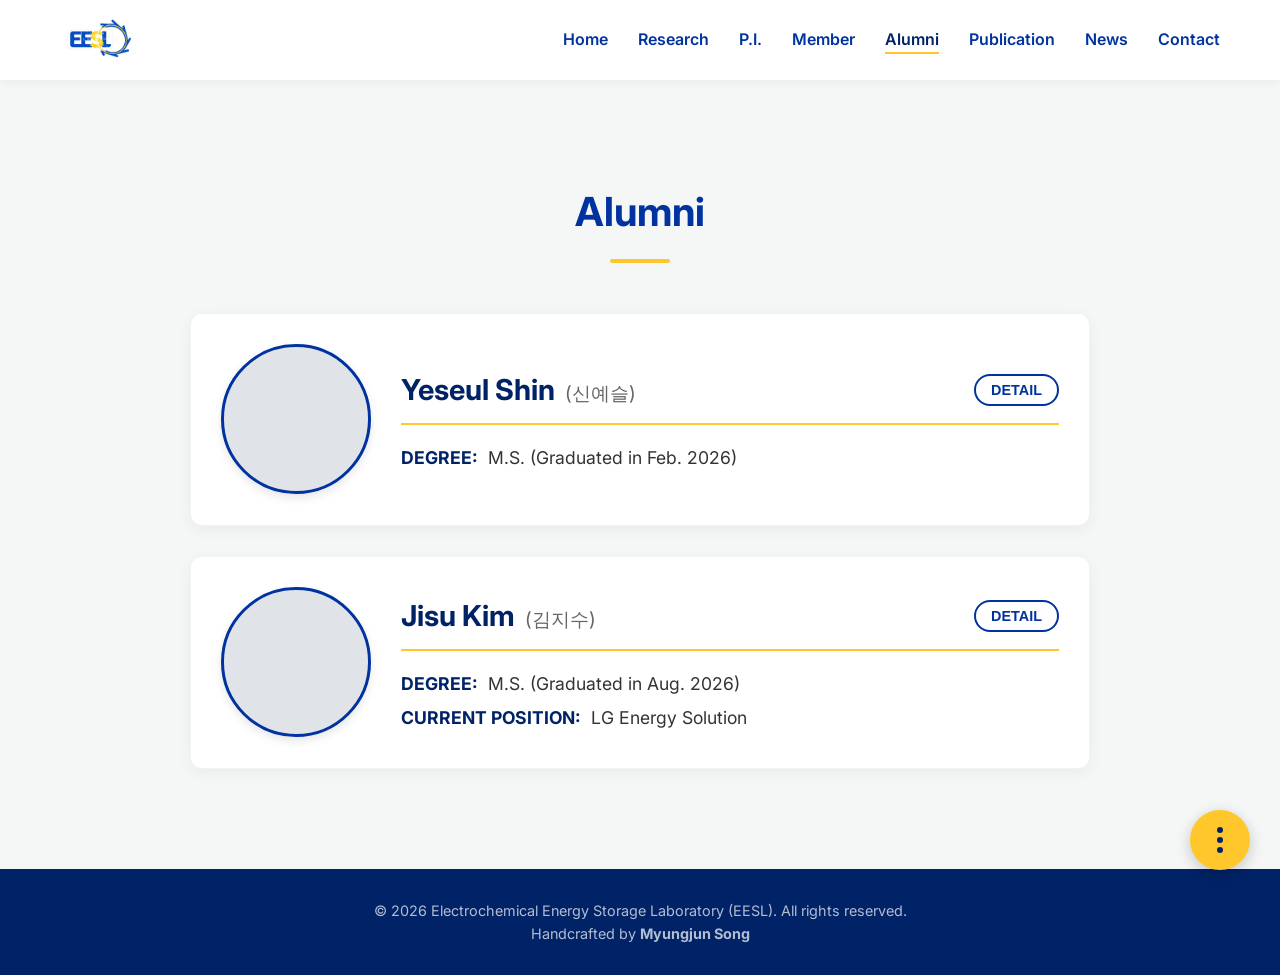
==== alumni.html @ 63a6bd4a "first commit" ====
<!DOCTYPE html>
<html lang="en">
<head>
    <meta charset="UTF-8">
    <meta name="viewport" content="width=device-width, initial-scale=1.0">
    <title>Alumni - EESL</title>
    <link href="https://fonts.googleapis.com/css2?family=Inter:wght@300;400;600;700&display=swap" rel="stylesheet">
    <link rel="stylesheet" href="style.css">
</head>
<body>
    <header class="header">
    <div class="container header-content">
        <a href="index.html" class="logo">
            <img src="./images/EESL logo.png" alt="EESL Logo">
        </a>
        <nav class="nav">
            <ul class="nav-list">
                <li><a href="index.html" class="nav-link">Home</a></li>
                <li><a href="research.html" class="nav-link">Research</a></li>
                <li><a href="pi.html" class="nav-link">P.I.</a></li>
                <li><a href="member.html" class="nav-link">Member</a></li>
                <li><a href="alumni.html" class="nav-link active">Alumni</a></li>
                <li><a href="publication.html" class="nav-link">Publication</a></li>
                <li><a href="news.html" class="nav-link">News</a></li>
                <li><a href="contact.html" class="nav-link">Contact</a></li>
            </ul>
        </nav>
        <button class="mobile-menu-btn" aria-label="Toggle Menu">
            <span></span>
            <span></span>
            <span></span>
        </button>
    </div>
</header>

    <main class="page-content">
        <section class="section bg-light">
            <div class="container">
                <h2 class="section-title">Alumni</h2>
                
                <div class="members-list">
                    <!-- Alumni Card 1 -->
                    <div class="member-card">
                        <div class="member-card-main">
                            <div class="member-image" style="background-color: #e0e4e8;">
                                <img src="./alumni/placeholder.jpg" alt="Yeseul Shin Profile" onerror="this.style.display='none';">
                            </div>
                            <div class="member-info">
                                <div class="member-header">
                                    <div class="member-name">
                                        <span class="name-eng">Yeseul Shin</span>
                                        <span class="name-kor">(신예슬)</span>
                                    </div>
                                    <button class="btn-detail toggle-detail-btn">DETAIL</button>
                                </div>
                                <div class="member-contact">
                                    <p><strong>DEGREE:</strong> M.S. (Graduated in Feb. 2026)</p>
                                </div>
                            </div>
                        </div>
                        <!-- Toggle Details Section -->
                        <div class="member-detail-section research-field-toggle">
                            <h4 class="detail-title">MASTER'S THESIS & RESEARCH FIELD</h4>
                            <p class="detail-content">
                                [Placeholder] Investigation of novel electrolyte additives for high-voltage stability in next-generation lithium-ion batteries. Analysis of degradation mechanisms and solid electrolyte interphase (SEI) formation.
                            </p>
                        </div>
                    </div>

                    <!-- Alumni Card 2 -->
                    <div class="member-card">
                        <div class="member-card-main">
                            <div class="member-image" style="background-color: #e0e4e8;">
                                <img src="./alumni/placeholder.jpg" alt="Jisu Kim Profile" onerror="this.style.display='none';">
                            </div>
                            <div class="member-info">
                                <div class="member-header">
                                    <div class="member-name">
                                        <span class="name-eng">Jisu Kim</span>
                                        <span class="name-kor">(김지수)</span>
                                    </div>
                                    <button class="btn-detail toggle-detail-btn">DETAIL</button>
                                </div>
                                <div class="member-contact">
                                    <p><strong>DEGREE:</strong> M.S. (Graduated in Aug. 2026)</p>
                                    <p><strong>CURRENT POSITION:</strong> LG Energy Solution</p>
                                </div>
                            </div>
                        </div>
                        <!-- Toggle Details Section -->
                        <div class="member-detail-section research-field-toggle">
                            <h4 class="detail-title">MASTER'S THESIS & RESEARCH FIELD</h4>
                            <p class="detail-content">
                                [Placeholder] Structural engineering of nickel-rich layered cathode materials for advanced energy storage. Evaluating electrochemical performance, thermal stability, and capacity retention under extreme conditions.
                            </p>
                        </div>
                    </div>
                </div>
                
            </div>
        </section>
    </main>

    <footer class="footer">
        <div class="container">
            <p>&copy; 2026 Electrochemical Energy Storage Laboratory (EESL). All rights reserved.</p>
	<p>Handcrafted by <strong>Myungjun Song</strong></p>
        </div>
    </footer>

    <!-- Floating Quick Menu -->
    <div class="floating-quick-menu">
        <button class="quick-menu-toggle" aria-label="Toggle Quick Menu">
            <span class="dot"></span>
            <span class="dot"></span>
            <span class="dot"></span>
        </button>
        <div class="quick-menu-content">
            <a href="index.html#home" class="quick-link">Home</a>
            <a href="index.html#research" class="quick-link">Research Area</a>
            <a href="index.html#publications" class="quick-link">Selected Publications</a>
            <a href="index.html#contact" class="quick-link">Contact Us</a>
        </div>
    </div>

    <script src="script.js"></script>
</body>
</html>
---- style.css ----
:root {
    --primary-color: #0033A0; /* Deep Blue */
    --primary-dark: #002266;
    --accent-color: #FFC72C; /* Yellow */
    --accent-hover: #FFD659;
    --bg-color: #ffffff;
    --bg-light: #f4f7f6;
    --text-main: #333333;
    --text-muted: #666666;
    --white: #ffffff;
    --transition: all 0.3s ease;
}

* {
    margin: 0;
    padding: 0;
    box-sizing: border-box;
}

html {
    scroll-behavior: smooth;
    scroll-padding-top: 80px; /* offset for fixed header */
}

body {
    font-family: 'Inter', sans-serif;
    color: var(--text-main);
    line-height: 1.6;
    background-color: var(--bg-color);
}

a {
    text-decoration: none;
    color: inherit;
}

ul {
    list-style: none;
}

.container {
    max-width: 1200px;
    margin: 0 auto;
    padding: 0 20px;
}

/* Header & Nav */
.header {
    position: fixed;
    top: 0;
    left: 0;
    width: 100%;
    background-color: rgba(255, 255, 255, 0.95);
    backdrop-filter: blur(10px);
    box-shadow: 0 2px 10px rgba(0,0,0,0.05);
    z-index: 1000;
    transition: var(--transition);
}

.header-content {
    display: flex;
    justify-content: space-between;
    align-items: center;
    height: 80px;
}

.logo img {
    height: 50px;
    width: auto;
    object-fit: contain;
    display: block;
}

.nav-list {
    display: flex;
    gap: 30px;
}

.nav-link {
    font-weight: 600;
    color: var(--primary-color);
    position: relative;
    padding: 5px 0;
    transition: var(--transition);
}

.nav-link::after {
    content: '';
    position: absolute;
    bottom: 0;
    left: 0;
    width: 0;
    height: 2px;
    background-color: var(--accent-color);
    transition: var(--transition);
}

.nav-link:hover::after,
.nav-link.active::after {
    width: 100%;
}

.nav-link:hover,
.nav-link.active {
    color: var(--primary-dark);
}

/* Page Content for Multi-page */
.page-content {
    padding-top: 80px;
    min-height: calc(100vh - 80px);
    display: flex;
    flex-direction: column;
}

.page-content > .section {
    flex: 1;
    display: flex;
    flex-direction: column;
    justify-content: center;
}

/* Hero Section */
.hero {
    min-height: 100vh;
    display: flex;
    align-items: center;
    position: relative;
    background: linear-gradient(135deg, var(--primary-dark) 0%, var(--primary-color) 100%);
    color: var(--white);
    padding-top: 80px;
}

.hero-bg {
    position: absolute;
    top: 0;
    left: 0;
    width: 100%;
    height: 100%;
    background-image: radial-gradient(circle at 20% 50%, rgba(255, 199, 44, 0.1) 0%, transparent 50%),
                      radial-gradient(circle at 80% 80%, rgba(255, 199, 44, 0.05) 0%, transparent 50%);
    z-index: 1;
}

.hero-content-grid {
    position: relative;
    z-index: 2;
    display: grid;
    grid-template-columns: 1fr 1fr;
    gap: 40px;
    align-items: center;
    width: 100%;
}

.hero-text {
    text-align: left;
}

.hero-title {
    font-size: 3.5rem;
    font-weight: 700;
    margin-bottom: 20px;
    line-height: 1.2;
}

.hero-subtitle {
    font-size: 1.25rem;
    font-weight: 300;
    color: rgba(255,255,255,0.9);
}

.hero-image {
    display: flex;
    justify-content: center;
    align-items: center;
}

.hero-placeholder-img {
    max-width: 100%;
    height: auto;
    border-radius: 12px;
    box-shadow: 0 20px 40px rgba(0,0,0,0.2);
    min-height: 300px;
    background-color: rgba(255,255,255,0.1);
    border: 2px dashed rgba(255,255,255,0.3);
    object-fit: cover;
}

/* Buttons */
.btn {
    display: inline-block;
    padding: 12px 30px;
    border-radius: 30px;
    font-weight: 600;
    cursor: pointer;
    transition: var(--transition);
    border: 2px solid transparent;
}

.btn-primary {
    background-color: var(--accent-color);
    color: var(--primary-dark);
}

.btn-primary:hover {
    background-color: var(--accent-hover);
    transform: translateY(-2px);
    box-shadow: 0 4px 15px rgba(255, 199, 44, 0.4);
}

.btn-outline {
    background-color: transparent;
    border-color: var(--primary-color);
    color: var(--primary-color);
}

.btn-outline:hover {
    background-color: var(--primary-color);
    color: var(--white);
}

/* Sections */
.section {
    padding: 100px 0;
}

/* P.I. Profile Section */
.profile-grid {
    display: grid;
    grid-template-columns: 1fr 2fr;
    gap: 50px;
    align-items: center;
}

.profile-image img {
    width: 100%;
    box-shadow: 0 10px 30px rgba(0,0,0,0.1);
}

.profile-info {
    text-align: left;
}

.pi-name {
    font-size: 3rem;
    font-weight: 700;
    color: var(--primary-color);
    margin-bottom: 10px;
}

.pi-title {
    font-size: 1.5rem;
    color: var(--accent-color);
    font-weight: 600;
    margin-bottom: 20px;
}

.pi-affiliation {
    font-size: 1.2rem;
    color: var(--text-main);
    line-height: 1.6;
}

/* History Section */
.history-grid {
    display: grid;
    grid-template-columns: 1fr 1fr;
    gap: 60px;
}

.history-title {
    font-size: 1.8rem;
    color: var(--primary-dark);
    margin-bottom: 30px;
    border-bottom: 2px solid var(--accent-color);
    padding-bottom: 10px;
    display: inline-block;
}

.mt-4 {
    margin-top: 40px;
}

/* Timeline Style */
.timeline {
    list-style: none;
    padding: 0;
    margin: 0;
}

.timeline li {
    position: relative;
    padding-left: 30px;
    margin-bottom: 30px;
    border-left: 2px solid rgba(0, 51, 160, 0.2);
}

.timeline li::before {
    content: '';
    position: absolute;
    left: -7px;
    top: 5px;
    width: 12px;
    height: 12px;
    border-radius: 50%;
    background-color: var(--accent-color);
    border: 2px solid var(--primary-color);
}

.timeline-date {
    display: block;
    font-weight: 700;
    color: var(--primary-color);
    margin-bottom: 5px;
    font-size: 1.1rem;
}

.timeline-content {
    color: var(--text-main);
    line-height: 1.6;
    font-size: 1.05rem;
}

/* Member Card Styles */
.members-list {
    display: flex;
    flex-direction: column;
    gap: 30px;
    max-width: 900px;
    margin: 0 auto;
}

.member-card {
    background: var(--white);
    border-radius: 12px;
    box-shadow: 0 4px 15px rgba(0,0,0,0.05);
    overflow: hidden;
    transition: var(--transition);
    border: 1px solid rgba(0,0,0,0.05);
}

.member-card:hover {
    box-shadow: 0 10px 30px rgba(0,0,0,0.1);
}

.member-card-main {
    display: flex;
    padding: 30px;
    gap: 30px;
    align-items: center;
}

.member-image {
    flex-shrink: 0;
    width: 150px;
    height: 150px;
    border-radius: 50%;
    overflow: hidden;
    border: 3px solid var(--primary-color);
    box-shadow: 0 4px 10px rgba(0,0,0,0.1);
}

.member-image img {
    width: 100%;
    height: 100%;
    object-fit: cover;
}

.member-info {
    flex-grow: 1;
    display: flex;
    flex-direction: column;
    justify-content: center;
}

.member-header {
    display: flex;
    justify-content: space-between;
    align-items: center;
    margin-bottom: 20px;
    border-bottom: 2px solid var(--accent-color);
    padding-bottom: 10px;
}

.member-name {
    display: flex;
    align-items: baseline;
    gap: 10px;
}

.name-eng {
    font-size: 1.8rem;
    font-weight: 700;
    color: var(--primary-dark);
}

.name-kor {
    font-size: 1.2rem;
    color: var(--text-muted);
}

.btn-detail {
    background-color: transparent;
    border: 2px solid var(--primary-color);
    color: var(--primary-color);
    padding: 6px 15px;
    border-radius: 20px;
    font-weight: 600;
    font-size: 0.9rem;
    cursor: pointer;
    transition: var(--transition);
}

.btn-detail:hover, .btn-detail.active {
    background-color: var(--primary-color);
    color: var(--white);
}

.member-contact {
    font-size: 1.1rem;
    color: var(--text-main);
}

.member-contact p {
    margin-bottom: 8px;
    line-height: 1.5;
}

.member-contact p:last-child {
    margin-bottom: 0;
}

.member-contact strong {
    color: var(--primary-dark);
    margin-right: 5px;
}

.member-contact a {
    color: var(--primary-color);
    text-decoration: underline;
    transition: var(--transition);
}

.member-contact a:hover {
    color: var(--primary-dark);
}

.member-detail-section {
    padding: 0 30px;
    max-height: 0;
    overflow: hidden;
    transition: max-height 0.4s cubic-bezier(0.4, 0, 0.2, 1), padding 0.4s cubic-bezier(0.4, 0, 0.2, 1), opacity 0.3s ease-out;
    opacity: 0;
    background-color: var(--bg-light);
    border-top: 1px solid transparent;
}

.member-detail-section.open {
    padding: 30px;
    max-height: 500px;
    opacity: 1;
    border-top: 1px solid rgba(0,0,0,0.05);
}

.detail-title {
    font-size: 1.1rem;
    color: var(--primary-color);
    margin-bottom: 15px;
    letter-spacing: 1px;
    font-weight: 700;
}

.detail-content {
    color: var(--text-main);
    line-height: 1.6;
    font-size: 1.05rem;
}

.detail-list {
    list-style: none;
    padding: 0;
    margin: 0;
}

.detail-list li {
    position: relative;
    padding-left: 20px;
    margin-bottom: 12px;
    color: var(--text-main);
    line-height: 1.6;
    font-size: 1.05rem;
}

.detail-list li::before {
    content: '';
    position: absolute;
    left: 0;
    top: 9px;
    width: 8px;
    height: 8px;
    background-color: var(--accent-color);
    border: 2px solid var(--primary-color);
    border-radius: 50%;
}

/* Specifically target Contact section to shrink height */
#contact.section {
    padding: 40px 0;
}

.section-title {
    text-align: center;
    font-size: 2.5rem;
    color: var(--primary-color);
    margin-bottom: 50px;
    position: relative;
}

.section-title::after {
    content: '';
    display: block;
    width: 60px;
    height: 4px;
    background-color: var(--accent-color);
    margin: 15px auto 0;
    border-radius: 2px;
}

.section-title.text-white {
    color: var(--white);
}

.bg-light {
    background-color: var(--bg-light);
}

.bg-deep {
    background-color: var(--primary-color);
    color: var(--white);
}

.text-center {
    text-align: center;
}

.mb-4 {
    margin-bottom: 30px;
}

/* Publication List */
.publications-container {
    max-width: 1000px;
    margin: 0 auto;
    text-align: left;
}

.year-section {
    margin-bottom: 60px;
}

.year-title {
    font-size: 2.2rem;
    color: var(--primary-color);
    border-bottom: 3px solid var(--accent-color);
    display: inline-block;
    padding-bottom: 8px;
    margin-bottom: 30px;
    font-weight: 700;
}

.publication-list {
    list-style: none;
    text-align: left;
    max-width: 1000px;
    margin: 0 auto 40px auto;
    padding: 0;
}

.publication-list li {
    background: var(--white);
    padding: 20px 25px;
    margin-bottom: 15px;
    border-radius: 8px;
    box-shadow: 0 4px 15px rgba(0,0,0,0.03);
    border-left: 4px solid var(--accent-color);
    font-size: 1.1rem;
    line-height: 1.5;
    transition: var(--transition);
}

.publication-list li:hover {
    transform: translateX(5px);
    box-shadow: 0 8px 25px rgba(0,0,0,0.08);
}

.publication-list .journal, .publication-list i {
    font-style: italic;
    color: var(--primary-color);
    font-weight: 600;
}

.publication-list .year {
    color: var(--text-muted);
    font-weight: 400;
}

/* Grid & Cards */
.grid {
    display: grid;
    grid-template-columns: repeat(auto-fit, minmax(300px, 1fr));
    gap: 30px;
}

.card {
    background-color: var(--white);
    padding: 40px 30px;
    border-radius: 12px;
    box-shadow: 0 10px 30px rgba(0,0,0,0.05);
    text-align: center;
    transition: var(--transition);
    border-bottom: 4px solid transparent;
}

.card:hover {
    transform: translateY(-10px);
    border-bottom-color: var(--accent-color);
    box-shadow: 0 15px 40px rgba(0,0,0,0.1);
}

.card-icon {
    font-size: 3rem;
    margin-bottom: 20px;
}

.card h3 {
    color: var(--primary-color);
    margin-bottom: 15px;
    font-size: 1.5rem;
}

.card p {
    color: var(--text-muted);
}

/* Contact Grid Layout */
.contact-grid {
    display: grid;
    grid-template-columns: 1.2fr 1fr;
    gap: 40px;
    align-items: stretch;
    margin-top: 20px;
}

.contact-map {
    width: 100%;
    min-height: 350px;
    border-radius: 12px;
    overflow: hidden;
    box-shadow: 0 10px 30px rgba(0,0,0,0.2);
}

.contact-map iframe {
    width: 100%;
    height: 100%;
    border: none;
}

.contact-info-card {
    background: rgba(255, 255, 255, 0.1);
    backdrop-filter: blur(10px);
    border: 1px solid rgba(255,255,255,0.2);
    padding: 40px;
    border-radius: 12px;
    text-align: left;
    display: flex;
    flex-direction: column;
    justify-content: center;
    box-shadow: 0 10px 30px rgba(0,0,0,0.1);
}

.contact-info-card h3 {
    font-size: 1.6rem;
    color: var(--accent-color);
    margin-bottom: 20px;
    line-height: 1.3;
}

.contact-info-card p {
    font-size: 1.1rem;
    margin-bottom: 15px;
    color: var(--white);
    line-height: 1.6;
}

.contact-info-card p strong {
    font-weight: 600;
}

.contact-info-card .email a {
    color: var(--accent-color);
    text-decoration: underline;
    transition: var(--transition);
}

.contact-info-card .email a:hover {
    color: var(--white);
}

/* Footer */
.footer {
    background-color: var(--primary-dark);
    color: rgba(255,255,255,0.7);
    text-align: center;
    padding: 30px 0;
    font-size: 0.9rem;
}

/* Floating Quick Menu */
.floating-quick-menu {
    position: fixed;
    bottom: 30px;
    right: 30px;
    z-index: 1001;
    display: flex;
    flex-direction: column;
    align-items: flex-end;
}

.quick-menu-toggle {
    width: 60px;
    height: 60px;
    border-radius: 50%;
    background-color: var(--accent-color);
    border: none;
    cursor: pointer;
    box-shadow: 0 4px 15px rgba(0,0,0,0.2);
    display: flex;
    flex-direction: column;
    justify-content: center;
    align-items: center;
    gap: 4px;
    transition: var(--transition);
    z-index: 2;
}

.quick-menu-toggle:hover {
    transform: scale(1.05);
    background-color: var(--accent-hover);
}

.quick-menu-toggle .dot {
    width: 6px;
    height: 6px;
    border-radius: 50%;
    background-color: var(--primary-dark);
    transition: var(--transition);
}

.quick-menu-toggle.active .dot:nth-child(1) {
    transform: translateY(10px) rotate(45deg);
    width: 25px;
    height: 3px;
    border-radius: 2px;
}
.quick-menu-toggle.active .dot:nth-child(2) {
    opacity: 0;
}
.quick-menu-toggle.active .dot:nth-child(3) {
    transform: translateY(-10px) rotate(-45deg);
    width: 25px;
    height: 3px;
    border-radius: 2px;
}

.quick-menu-content {
    position: absolute;
    bottom: 70px;
    right: 0;
    background-color: var(--white);
    border-radius: 12px;
    box-shadow: 0 10px 30px rgba(0,0,0,0.15);
    padding: 10px 0;
    display: flex;
    flex-direction: column;
    width: max-content;
    opacity: 0;
    visibility: hidden;
    transform: translateY(20px);
    transition: all 0.3s cubic-bezier(0.175, 0.885, 0.32, 1.275);
    z-index: 1;
}

.quick-menu-content.show {
    opacity: 1;
    visibility: visible;
    transform: translateY(0);
}

.quick-link {
    padding: 12px 25px;
    color: var(--primary-color);
    font-weight: 600;
    transition: var(--transition);
    border-left: 3px solid transparent;
}

.quick-link:hover, .quick-link.active {
    background-color: var(--bg-light);
    color: var(--primary-dark);
    border-left-color: var(--accent-color);
}

/* Mobile Menu Button */
.mobile-menu-btn {
    display: none;
    background: none;
    border: none;
    cursor: pointer;
    flex-direction: column;
    gap: 6px;
}

.mobile-menu-btn span {
    display: block;
    width: 30px;
    height: 3px;
    background-color: var(--primary-color);
    transition: var(--transition);
}

/* Research Page Styles */
.research-grid {
    display: flex;
    flex-direction: column;
    gap: 60px;
    margin-top: 30px;
}

.research-card {
    display: flex;
    flex-direction: column;
    background: var(--white);
    border-radius: 12px;
    box-shadow: 0 10px 30px rgba(0,0,0,0.05);
    overflow: hidden;
    transition: transform 0.3s ease;
}

.research-card:hover {
    transform: translateY(-5px);
}

@media (min-width: 992px) {
    .research-card {
        flex-direction: row;
        align-items: stretch;
    }
    .research-card.reverse {
        flex-direction: row-reverse;
    }
}

.research-content {
    flex: 1;
    padding: 40px;
    display: flex;
    flex-direction: column;
    justify-content: center;
}

.research-title {
    font-size: 1.8rem;
    color: var(--primary-color);
    margin-bottom: 20px;
    position: relative;
    padding-bottom: 15px;
}

.research-title::after {
    content: '';
    position: absolute;
    bottom: 0;
    left: 0;
    width: 60px;
    height: 4px;
    background-color: var(--accent-color);
    border-radius: 2px;
}

.research-desc {
    color: var(--text-main);
    line-height: 1.8;
    font-size: 1.05rem;
    text-align: justify;
}

.research-desc strong {
    color: var(--primary-dark);
}

.research-img-box {
    flex: 1;
    min-height: 300px;
    background-color: #f0f2f5;
    display: flex;
    align-items: center;
    justify-content: center;
    border-left: 1px solid rgba(0,0,0,0.05);
}

@media (min-width: 992px) {
    .research-card.reverse .research-img-box {
        border-left: none;
        border-right: 1px solid rgba(0,0,0,0.05);
    }
}

.placeholder-text {
    color: #9aa0a6;
    font-weight: 600;
    font-size: 1.1rem;
    letter-spacing: 1px;
}

/* Responsive */
@media (max-width: 900px) {
    .hero-content-grid {
        grid-template-columns: 1fr;
        text-align: center;
        gap: 30px;
    }
    
    .hero-text {
        text-align: center;
    }
    
    .hero-title {
        font-size: 2.8rem;
    }
    
    .contact-grid {
        grid-template-columns: 1fr;
    }
    
    .contact-map {
        min-height: 300px;
    }
    
    .profile-grid, .history-grid {
        grid-template-columns: 1fr;
    }
    
    .profile-info {
        text-align: center;
    }
    
    .member-card-main {
        flex-direction: column;
        text-align: center;
        padding: 20px;
    }
    
    .member-header {
        flex-direction: column;
        gap: 15px;
        align-items: center;
    }
    
    .member-name {
        flex-direction: column;
        gap: 5px;
    }
}

@media (max-width: 768px) {
    .mobile-menu-btn {
        display: flex;
    }
    
    .nav {
        position: absolute;
        top: 80px;
        left: 0;
        width: 100%;
        background-color: var(--white);
        box-shadow: 0 10px 10px rgba(0,0,0,0.05);
        clip-path: polygon(0 0, 100% 0, 100% 0, 0 0);
        transition: clip-path 0.3s ease-in-out;
    }
    
    .nav.open {
        clip-path: polygon(0 0, 100% 0, 100% 100%, 0 100%);
    }
    
    .nav-list {
        flex-direction: column;
        padding: 20px;
        gap: 15px;
        text-align: center;
    }
}
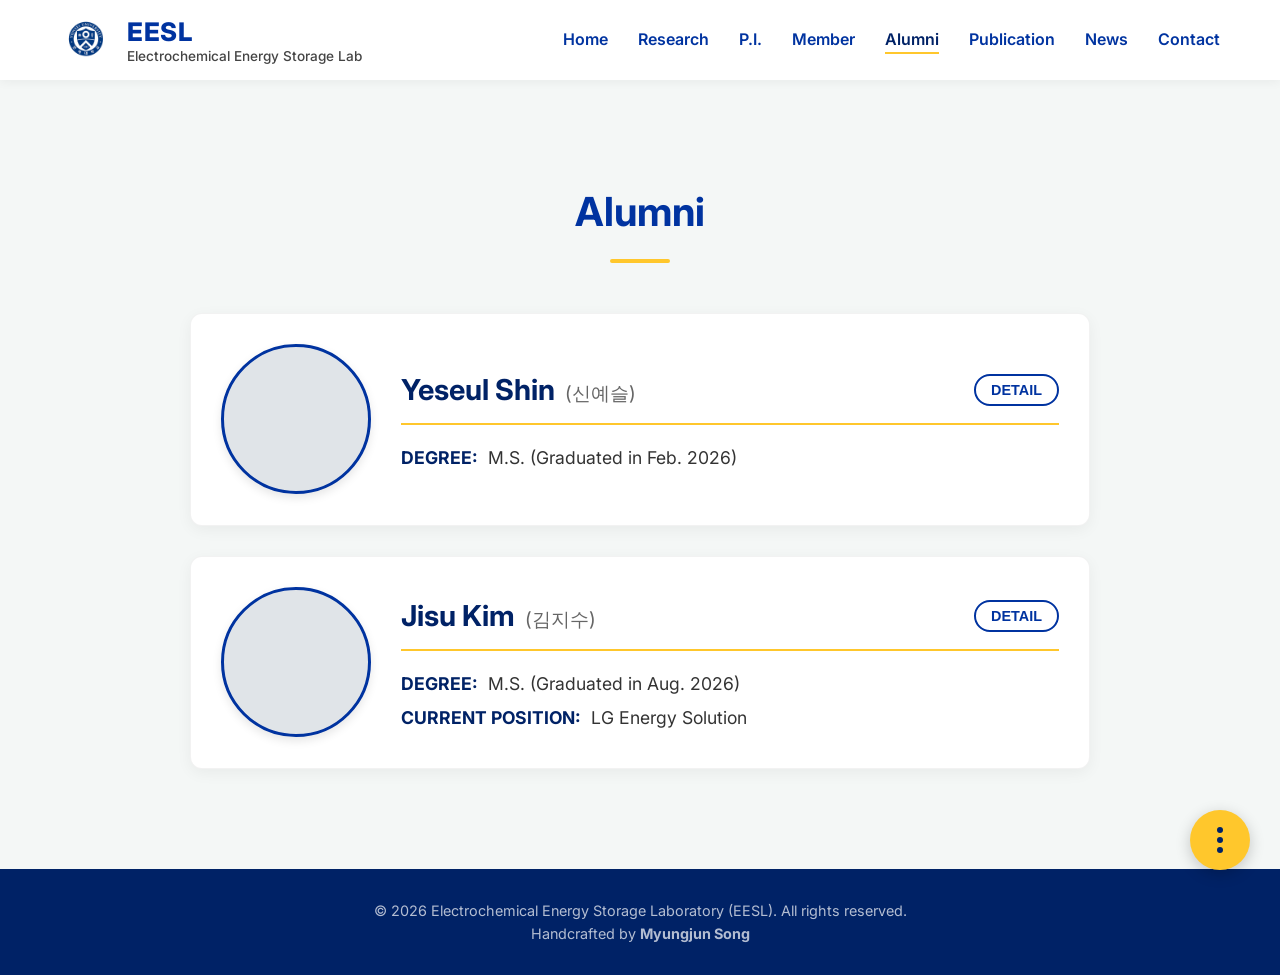
==== commit e52ddf0c: "fix professor image path" ====
--- a/alumni.html
+++ b/alumni.html
@@ -10,8 +10,12 @@
 <body>
     <header class="header">
     <div class="container header-content">
-        <a href="index.html" class="logo">
-            <img src="./images/EESL logo.png" alt="EESL Logo">
+        <a href="index.html" class="logo-container">
+            <img src="./images/EESL logo.png" alt="EESL Logo" class="header-logo-img">
+            <div class="logo-text-group">
+                <span class="logo-main-text">EESL</span>
+                <span class="logo-sub-text">Electrochemical Energy Storage Lab</span>
+            </div>
         </a>
         <nav class="nav">
             <ul class="nav-list">
--- a/style.css
+++ b/style.css
@@ -171,6 +171,7 @@
 
 .hero-image {
     display: flex;
+    width: 100%;
     justify-content: center;
     align-items: center;
 }
@@ -999,3 +1000,100 @@
         text-align: center;
     }
 }
+
+
+/* --- New Logo Container Styles --- */
+.logo-container {
+    display: flex;
+    align-items: center;
+    gap: 15px;
+    text-decoration: none;
+}
+.header-logo-img {
+    height: 52px; 
+    width: auto;
+}
+.logo-text-group {
+    display: flex;
+    flex-direction: column;
+    justify-content: center;
+    line-height: 1.25;
+}
+.logo-main-text {
+    font-size: 1.6rem;
+    font-weight: 800;
+    color: var(--primary-color, #003399);
+    letter-spacing: 0.5px;
+}
+.logo-sub-text {
+    font-size: 0.85rem;
+    font-weight: 500;
+    color: #444444;
+    white-space: nowrap; 
+    line-height: 1.25;
+}
+
+@media (max-width: 768px) {
+    .logo-sub-text {
+        display: none;
+    }
+}
+
+
+/* --- Hero Slider Styles --- */
+.slider-container {
+    position: relative;
+    border-radius: 12px;
+    overflow: visible;
+    width: 100%;
+    aspect-ratio: 4 / 3;
+    box-shadow: 0 20px 40px rgba(0,0,0,0.2);
+    background-color: rgba(255, 255, 255, 0.1);
+}
+.slider-wrapper {
+    position: relative;
+    width: 100%;
+    height: 100%;
+}
+.slide-img {
+    position: absolute;
+    top: 0;
+    left: 0;
+    width: 100%;
+    height: 100%;
+    object-fit: cover;
+    border-radius: 12px;
+    opacity: 0;
+    transition: opacity 0.5s ease-in-out;
+}
+.slide-img.active {
+    opacity: 1;
+    z-index: 1;
+}
+.slider-btn {
+    position: absolute;
+    top: 50%;
+    transform: translateY(-50%);
+    background: rgba(0, 0, 0, 0.3);
+    color: white;
+    border: none;
+    width: 40px;
+    height: 40px;
+    display: flex;
+    align-items: center;
+    justify-content: center;
+    cursor: pointer;
+    font-size: 1.2rem;
+    border-radius: 50%;
+    transition: background 0.3s ease-in-out;
+    z-index: 10;
+}
+.slider-btn:hover {
+    background: rgba(0, 0, 0, 0.7);
+}
+.prev-btn {
+    left: -60px;
+}
+.next-btn {
+    right: -60px;
+}
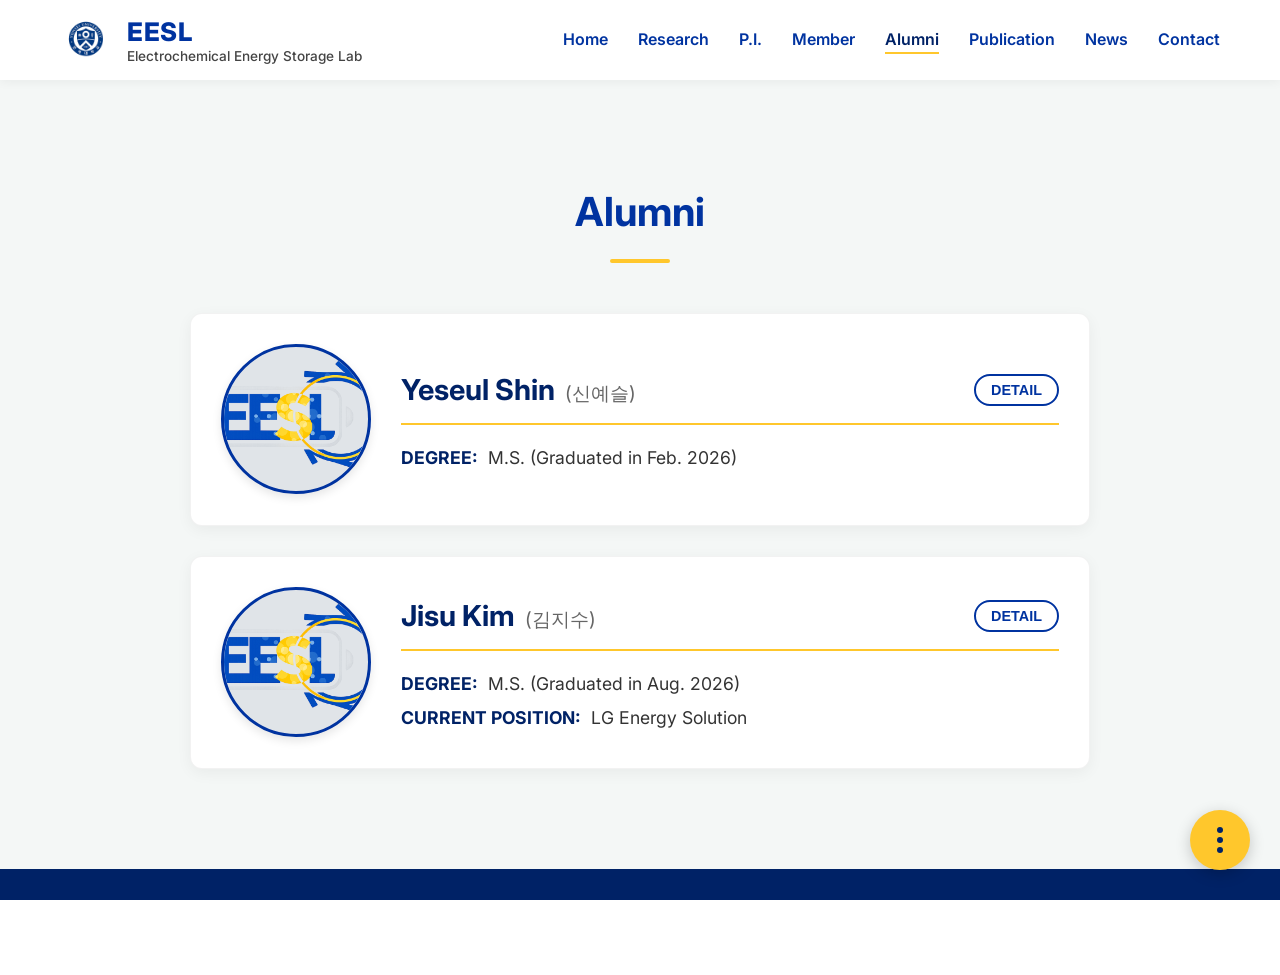
==== commit f34a0c79: "fix professor image path" ====
--- a/alumni.html
+++ b/alumni.html
@@ -6,6 +6,8 @@
     <title>Alumni - EESL</title>
     <link href="https://fonts.googleapis.com/css2?family=Inter:wght@300;400;600;700&display=swap" rel="stylesheet">
     <link rel="stylesheet" href="style.css">
+    <link rel="icon" href="./images/favicon.png" type="image/png">
+    <link rel="apple-touch-icon" href="./images/favicon.png">
 </head>
 <body>
     <header class="header">
@@ -47,7 +49,7 @@
                     <div class="member-card">
                         <div class="member-card-main">
                             <div class="member-image" style="background-color: #e0e4e8;">
-                                <img src="./alumni/placeholder.jpg" alt="Yeseul Shin Profile" onerror="this.style.display='none';">
+                                <img src="./alumni/SYS.png" alt="Yeseul Shin Profile" onerror="this.style.display='none';">
                             </div>
                             <div class="member-info">
                                 <div class="member-header">
@@ -64,9 +66,9 @@
                         </div>
                         <!-- Toggle Details Section -->
                         <div class="member-detail-section research-field-toggle">
-                            <h4 class="detail-title">MASTER'S THESIS & RESEARCH FIELD</h4>
+                            <h4 class="detail-title">MASTER'S THESIS</h4>
                             <p class="detail-content">
-                                [Placeholder] Investigation of novel electrolyte additives for high-voltage stability in next-generation lithium-ion batteries. Analysis of degradation mechanisms and solid electrolyte interphase (SEI) formation.
+                                Mechanistic study of Zn/Co bimetallic ZIF toward enhanced lithium-ion transport in lithium metal batteries
                             </p>
                         </div>
                     </div>
@@ -75,7 +77,7 @@
                     <div class="member-card">
                         <div class="member-card-main">
                             <div class="member-image" style="background-color: #e0e4e8;">
-                                <img src="./alumni/placeholder.jpg" alt="Jisu Kim Profile" onerror="this.style.display='none';">
+                                <img src="./alumni/KJS.png" alt="Jisu Kim Profile" onerror="this.style.display='none';">
                             </div>
                             <div class="member-info">
                                 <div class="member-header">
@@ -93,9 +95,9 @@
                         </div>
                         <!-- Toggle Details Section -->
                         <div class="member-detail-section research-field-toggle">
-                            <h4 class="detail-title">MASTER'S THESIS & RESEARCH FIELD</h4>
+                            <h4 class="detail-title">MASTER'S THESIS</h4>
                             <p class="detail-content">
-                                [Placeholder] Structural engineering of nickel-rich layered cathode materials for advanced energy storage. Evaluating electrochemical performance, thermal stability, and capacity retention under extreme conditions.
+                                Understanding the Role of Prelithiation in Controlling Silicon Lithiation Depth for Enhanced Cycling Stability of NCM613 || Si-Gr Full Cells
                             </p>
                         </div>
                     </div>
--- a/style.css
+++ b/style.css
@@ -970,6 +970,10 @@
     .member-name {
         flex-direction: column;
         gap: 5px;
+        align-items: center;
+        justify-content: center;
+        width: 100%;
+        text-align: center;
     }
 }
 
@@ -1097,3 +1101,492 @@
 .next-btn {
     right: -60px;
 }
+
+@media (max-width: 768px) {
+    .history-col {
+        display: contents;
+    }
+    .history-grid {
+        display: flex;
+        flex-direction: column;
+    }
+    .history-block.work-experience {
+        order: 1;
+    }
+    .history-block.education {
+        order: 2;
+    }
+    .history-block.research-area {
+        order: 3;
+    }
+}
+
+
+/* --- Mobile Hero Overrides --- */
+@media (max-width: 768px) {
+    .hero-content-grid {
+        display: flex;
+        flex-direction: column;
+        padding: 40px 20px;
+        gap: 30px;
+    }
+    .hero-title {
+        font-size: 2.1rem !important;
+    }
+    .hero-subtitle {
+        font-size: 1.05rem !important;
+    }
+    .hero-text {
+        text-align: center;
+    }
+    .slider-container {
+        width: 100% !important;
+        max-width: 400px;
+        height: 300px !important;
+        aspect-ratio: auto !important;
+        margin: 0 auto;
+    }
+    .slider-btn {
+        width: 36px !important;
+        height: 36px !important;
+        font-size: 1rem !important;
+    }
+    .prev-btn {
+        left: 8px !important;
+    }
+    .next-btn {
+        right: 8px !important;
+    }
+}
+
+
+/* --- Contact Card Styles --- */
+.contact-card {
+  max-width: 520px;
+  padding: 36px 42px;
+  background: #1f4da8;
+  border: 1px solid rgba(255, 255, 255, 0.18);
+  border-radius: 12px;
+  color: #ffffff;
+  margin: 0 auto;
+}
+.contact-card h2 {
+  margin: 0;
+  color: #ffc928;
+  font-size: 25px;
+  line-height: 1.25;
+  font-weight: 800;
+}
+.contact-card .abbr {
+  margin: 4px 0 26px;
+  color: #ffc928;
+  font-size: 22px;
+  font-weight: 700;
+}
+.contact-list {
+  display: flex;
+  flex-direction: column;
+  gap: 18px;
+}
+.contact-row {
+  display: grid;
+  grid-template-columns: 110px 1fr;
+  column-gap: 18px;
+  align-items: start;
+}
+.contact-row .label {
+  color: #c9dcff;
+  font-size: 14px;
+  font-weight: 700;
+  text-transform: uppercase;
+  letter-spacing: 0.04em;
+}
+.contact-row .value {
+  color: #ffffff;
+  font-size: 16px;
+  line-height: 1.55;
+  font-weight: 500;
+}
+.contact-row a {
+  color: #ffc928;
+  font-weight: 700;
+  text-decoration: none;
+}
+.contact-row a:hover {
+  text-decoration: underline;
+}
+
+@media (max-width: 768px) {
+  .contact-card {
+    padding: 24px 28px;
+  }
+  .contact-row {
+    grid-template-columns: 1fr;
+    gap: 4px;
+  }
+}
+
+
+/* --- Premium Hero Redesign --- */
+.hero {
+  min-height: 650px;
+  padding: 110px 7% 90px;
+  display: grid !important; 
+  grid-template-columns: 1fr 1.05fr !important;
+  align-items: center;
+  gap: 70px;
+  background: linear-gradient(135deg, #0b2f78 0%, #123f9d 100%) !important;
+  color: #ffffff;
+}
+.hero-content { max-width: 620px; }
+.hero-label {
+  display: inline-block;
+  margin-bottom: 22px;
+  padding: 8px 14px;
+  border: 1px solid rgba(255, 255, 255, 0.22);
+  border-radius: 999px;
+  color: #d7e5ff;
+  font-size: 14px;
+  font-weight: 600;
+  letter-spacing: 0.02em;
+  background: rgba(255, 255, 255, 0.06);
+}
+.hero h1 {
+  margin: 0;
+  font-size: clamp(40px, 4.5vw, 68px) !important;
+  line-height: 1.1;
+  letter-spacing: -0.04em;
+  font-weight: 800;
+}
+.hero h1 span { color: #ffcc2f; }
+.hero-subtitle {
+  margin-top: 28px;
+  max-width: 560px;
+  color: #e5edff;
+  font-size: 19px !important;
+  line-height: 1.65;
+  font-weight: 400;
+}
+.hero-buttons { display: flex; gap: 14px; margin-top: 36px; }
+.btn {
+  display: inline-flex;
+  align-items: center;
+  justify-content: center;
+  padding: 14px 24px;
+  border-radius: 999px;
+  font-size: 15px;
+  font-weight: 700;
+  text-decoration: none;
+  transition: all 0.2s ease;
+}
+.btn.primary { background: #ffcc2f; color: #0b2f78; }
+.btn.secondary { border: 1px solid rgba(255, 255, 255, 0.35); color: #ffffff; background: rgba(255, 255, 255, 0.08); }
+.btn:hover { transform: translateY(-2px); box-shadow: 0 5px 15px rgba(0,0,0,0.2); }
+
+/* 이미지 프레임 고급화 */
+.hero-image-wrap {
+  position: relative;
+  border-radius: 22px;
+  padding: 10px;
+  background: rgba(255, 255, 255, 0.12);
+  box-shadow: 0 30px 80px rgba(0, 0, 0, 0.28);
+  overflow: hidden;
+  aspect-ratio: 4 / 3;
+}
+.hero-image-wrap img {
+  width: 100%;
+  height: 100%;
+  display: block;
+  border-radius: 16px;
+  object-fit: cover;
+}
+.image-caption {
+  position: absolute;
+  left: 24px;
+  bottom: 24px;
+  padding: 10px 16px;
+  border-radius: 999px;
+  color: #ffffff;
+  font-size: 13px;
+  font-weight: 600;
+  background: rgba(0, 0, 0, 0.45);
+  backdrop-filter: blur(8px);
+  -webkit-backdrop-filter: blur(8px);
+  z-index: 12;
+}
+
+@media (max-width: 768px) {
+  .hero {
+    display: flex !important;
+    flex-direction: column !important;
+    padding: 120px 5% 50px !important;
+    gap: 40px !important;
+  }
+  .hero-content {
+    display: flex;
+    flex-direction: column;
+    align-items: center;
+    text-align: center;
+  }
+  .hero h1 {
+    font-size: clamp(32px, 8vw, 42px) !important;
+  }
+  .hero-buttons {
+    justify-content: center;
+  }
+  .image-caption {
+    left: 14px;
+    bottom: 14px;
+    font-size: 11px;
+    padding: 6px 12px;
+  }
+}
+
+
+/* --- Hero Height & Slider Fixes --- */
+.hero {
+  min-height: calc(100vh - 90px) !important;
+}
+
+.hero-image-wrap .slide-img {
+  position: absolute;
+  top: 0;
+  left: 0;
+  width: 100%;
+  height: 100%;
+  opacity: 0;
+  transition: opacity 0.5s ease;
+  z-index: 0;
+  object-fit: cover;
+  border-radius: 16px;
+}
+
+.hero-image-wrap .slide-img.active {
+  opacity: 1;
+  z-index: 1;
+}
+
+.hero-image-wrap .slider-btn {
+  position: absolute;
+  top: 50%;
+  transform: translateY(-50%);
+  z-index: 20 !important;
+  background: rgba(0, 0, 0, 0.4);
+  color: white;
+  border: none;
+  width: 40px;
+  height: 40px;
+  display: flex;
+  align-items: center;
+  justify-content: center;
+  cursor: pointer;
+  border-radius: 50%;
+  font-size: 1.2rem;
+  transition: background 0.3s;
+}
+
+.hero-image-wrap .slider-btn:hover {
+  background: rgba(0, 0, 0, 0.7);
+}
+
+.hero-image-wrap .prev-btn {
+  left: 15px !important;
+}
+
+.hero-image-wrap .next-btn {
+  right: 15px !important;
+}
+
+
+/* --- Extreme layout fixes for Hero --- */
+html, body {
+  margin: 0;
+  padding: 0;
+  height: 100%;
+  overflow-x: hidden;
+}
+
+.hero {
+  height: calc(100vh - 90px) !important;
+  min-height: auto !important;
+  box-sizing: border-box !important;
+  padding: 0 7% !important;
+}
+
+.hero-slider-outer {
+  position: relative;
+  width: 100%;
+}
+
+.hero-slider-outer .slider-btn {
+  position: absolute;
+  top: 50%;
+  transform: translateY(-50%);
+  z-index: 30 !important;
+  background: rgba(255, 255, 255, 0.15) !important;
+  color: #ffffff !important;
+  border: 1px solid rgba(255, 255, 255, 0.3) !important;
+  width: 48px !important;
+  height: 48px !important;
+  display: flex;
+  align-items: center;
+  justify-content: center;
+  cursor: pointer;
+  border-radius: 50%;
+  font-size: 1.4rem;
+  transition: all 0.3s ease !important;
+  backdrop-filter: blur(4px);
+}
+
+.hero-slider-outer .slider-btn:hover {
+  background: #ffcc2f !important;
+  color: #0b2f78 !important;
+  border-color: #ffcc2f !important;
+}
+
+.hero-slider-outer .prev-btn {
+  left: -24px !important;
+}
+
+.hero-slider-outer .next-btn {
+  right: -24px !important;
+}
+
+@media (max-width: 768px) {
+  .hero {
+    height: auto !important;
+    min-height: calc(100vh - 90px) !important;
+    padding: 60px 5% 40px !important;
+  }
+  .hero-slider-outer .prev-btn {
+    left: -10px !important;
+  }
+  .hero-slider-outer .next-btn {
+    right: -10px !important;
+  }
+  .hero-slider-outer .slider-btn {
+    width: 36px !important;
+    height: 36px !important;
+    font-size: 1rem;
+  }
+}
+
+
+/* --- Github Layout Break Fixes --- */
+html, body {
+  margin: 0;
+  padding: 0;
+  height: 100%;
+  overflow-x: hidden;
+}
+
+.hero-slider-outer {
+  position: relative;
+  display: flex;
+  align-items: center;
+  justify-content: center;
+  width: 100%;
+}
+
+.hero-slider-outer .slider-btn {
+  position: absolute;
+  z-index: 30 !important;
+  background: rgba(255, 255, 255, 0.2) !important;
+  width: 44px !important;
+  height: 44px !important;
+  border-radius: 50% !important;
+  color: white !important;
+  border: 1px solid rgba(255, 255, 255, 0.3) !important;
+  display: flex;
+  align-items: center;
+  justify-content: center;
+  cursor: pointer;
+  font-size: 1.2rem;
+  transition: all 0.3s ease !important;
+}
+
+.hero-slider-outer .slider-btn:hover {
+  background: #ffcc2f !important;
+  color: #0b2f78 !important;
+  border-color: #ffcc2f !important;
+}
+
+.hero-slider-outer .prev-btn {
+  left: -50px !important;
+}
+
+.hero-slider-outer .next-btn {
+  right: -50px !important;
+}
+
+.hero {
+  min-height: calc(100vh - 90px) !important;
+  box-sizing: border-box !important;
+  display: grid !important;
+  grid-template-columns: 1fr 1.1fr !important;
+  gap: 60px !important;
+}
+
+.hero-image-wrap {
+  width: 100% !important;
+  max-width: 540px !important;
+  aspect-ratio: 4 / 3 !important;
+  position: relative !important;
+  border-radius: 22px !important;
+  padding: 10px !important;
+  background: rgba(255, 255, 255, 0.12) !important;
+  box-shadow: 0 30px 80px rgba(0, 0, 0, 0.28) !important;
+  overflow: hidden !important;
+}
+
+@media (max-width: 768px) {
+  .hero {
+    display: flex !important;
+    flex-direction: column !important;
+    padding-top: 120px !important;
+    height: auto !important;
+    min-height: calc(100vh - 90px) !important;
+  }
+  .hero-label {
+    margin-top: 10px !important;
+    margin-bottom: 20px !important;
+  }
+  .hero-slider-outer .prev-btn {
+    left: 16px !important;
+    z-index: 30 !important;
+  }
+  .hero-slider-outer .next-btn {
+    right: 16px !important;
+    z-index: 30 !important;
+  }
+  .hero-slider-outer .slider-btn {
+    width: 38px !important;
+    height: 38px !important;
+    font-size: 1rem !important;
+  }
+}
+
+
+/* Floating Quick Menu - Mobile Optimization & Z-Index Fix */
+.floating-quick-menu {
+    position: fixed !important;
+    z-index: 99999 !important;
+}
+
+.quick-menu-toggle {
+    z-index: 100000 !important;
+    pointer-events: auto !important;
+}
+
+@media (max-width: 768px) {
+    .quick-menu-content {
+        bottom: 75px !important;
+        right: 0 !important;
+        width: 200px !important;
+    }
+    
+    .quick-link {
+        padding: 14px 20px !important;
+        font-size: 15px !important;
+    }
+}
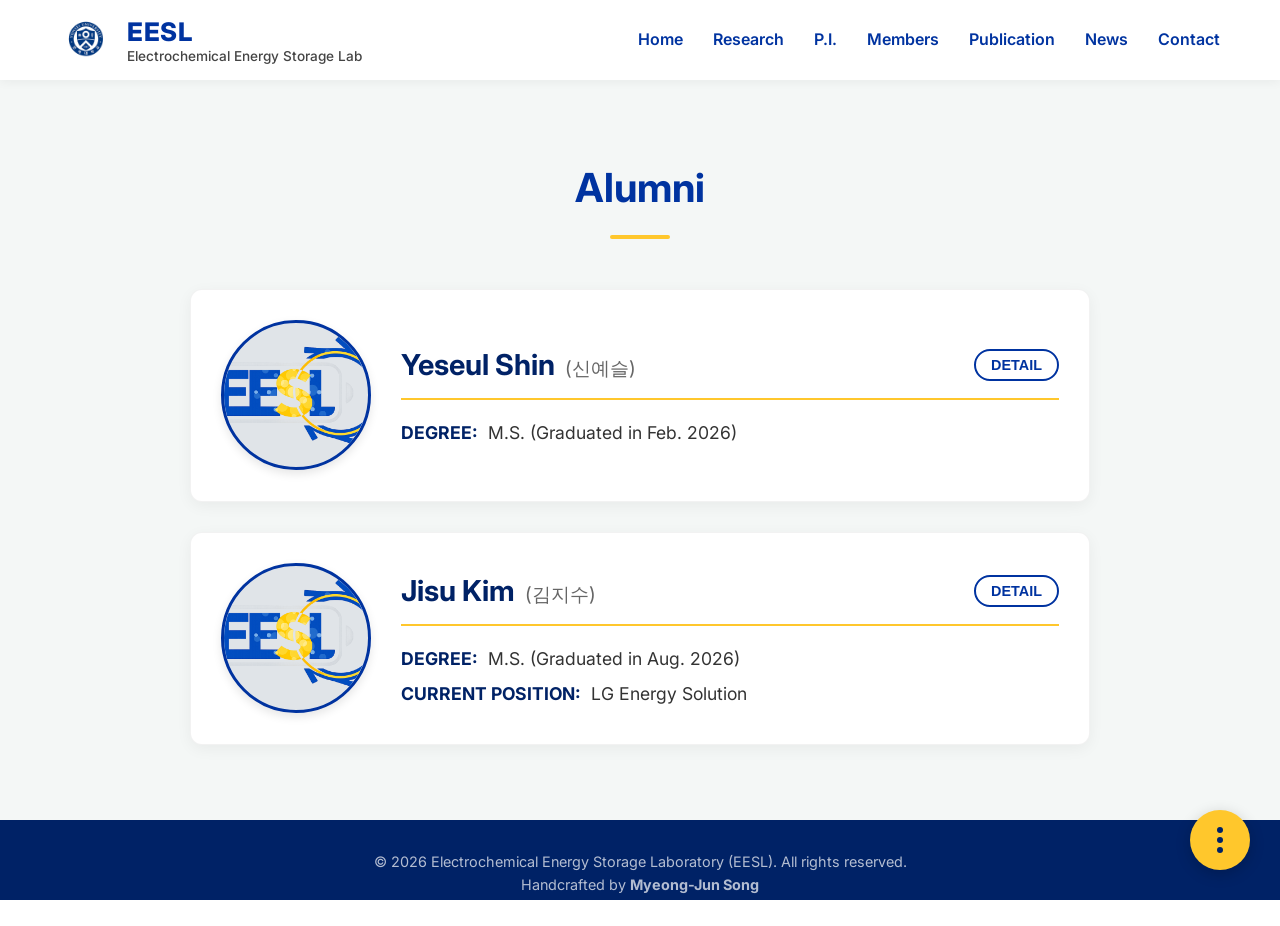
==== commit 66ca9507: "fix professor image path" ====
--- a/alumni.html
+++ b/alumni.html
@@ -1,134 +1,127 @@
 <!DOCTYPE html>
+
 <html lang="en">
 <head>
-    <meta charset="UTF-8">
-    <meta name="viewport" content="width=device-width, initial-scale=1.0">
-    <title>Alumni - EESL</title>
-    <link href="https://fonts.googleapis.com/css2?family=Inter:wght@300;400;600;700&display=swap" rel="stylesheet">
-    <link rel="stylesheet" href="style.css">
-    <link rel="icon" href="./images/favicon.png" type="image/png">
-    <link rel="apple-touch-icon" href="./images/favicon.png">
+<meta charset="utf-8"/>
+<meta content="width=device-width, initial-scale=1.0" name="viewport"/>
+<title>Alumni - EESL</title>
+<link href="https://fonts.googleapis.com/css2?family=Inter:wght@300;400;600;700&amp;display=swap" rel="stylesheet"/>
+<link href="style.css" rel="stylesheet"/>
+<link href="./images/favicon.png" rel="icon" type="image/png"/>
+<link href="./images/favicon.png" rel="apple-touch-icon"/>
 </head>
 <body>
-    <header class="header">
-    <div class="container header-content">
-        <a href="index.html" class="logo-container">
-            <img src="./images/EESL logo.png" alt="EESL Logo" class="header-logo-img">
-            <div class="logo-text-group">
-                <span class="logo-main-text">EESL</span>
-                <span class="logo-sub-text">Electrochemical Energy Storage Lab</span>
-            </div>
-        </a>
-        <nav class="nav">
-            <ul class="nav-list">
-                <li><a href="index.html" class="nav-link">Home</a></li>
-                <li><a href="research.html" class="nav-link">Research</a></li>
-                <li><a href="pi.html" class="nav-link">P.I.</a></li>
-                <li><a href="member.html" class="nav-link">Member</a></li>
-                <li><a href="alumni.html" class="nav-link active">Alumni</a></li>
-                <li><a href="publication.html" class="nav-link">Publication</a></li>
-                <li><a href="news.html" class="nav-link">News</a></li>
-                <li><a href="contact.html" class="nav-link">Contact</a></li>
-            </ul>
-        </nav>
-        <button class="mobile-menu-btn" aria-label="Toggle Menu">
-            <span></span>
-            <span></span>
-            <span></span>
-        </button>
-    </div>
+<header class="header">
+<div class="container header-content">
+<a class="logo-container" href="index.html">
+<img alt="EESL Logo" class="header-logo-img" src="./images/EESL logo.png"/>
+<div class="logo-text-group">
+<span class="logo-main-text">EESL</span>
+<span class="logo-sub-text">Electrochemical Energy Storage Lab</span>
+</div>
+</a>
+<nav class="nav">
+<ul class="nav-list">
+<li><a class="nav-link" href="index.html">Home</a></li>
+<li><a class="nav-link" href="research.html">Research</a></li>
+<li><a class="nav-link" href="pi.html">P.I.</a></li>
+<li><a class="nav-link" href="member.html">Members</a></li>
+<li><a class="nav-link" href="publication.html">Publication</a></li>
+<li><a class="nav-link" href="news.html">News</a></li>
+<li><a class="nav-link" href="contact.html">Contact</a></li>
+</ul>
+</nav>
+<button aria-label="Toggle Menu" class="mobile-menu-btn">
+<span></span>
+<span></span>
+<span></span>
+</button>
+</div>
 </header>
-
-    <main class="page-content">
-        <section class="section bg-light">
-            <div class="container">
-                <h2 class="section-title">Alumni</h2>
-                
-                <div class="members-list">
-                    <!-- Alumni Card 1 -->
-                    <div class="member-card">
-                        <div class="member-card-main">
-                            <div class="member-image" style="background-color: #e0e4e8;">
-                                <img src="./alumni/SYS.png" alt="Yeseul Shin Profile" onerror="this.style.display='none';">
-                            </div>
-                            <div class="member-info">
-                                <div class="member-header">
-                                    <div class="member-name">
-                                        <span class="name-eng">Yeseul Shin</span>
-                                        <span class="name-kor">(신예슬)</span>
-                                    </div>
-                                    <button class="btn-detail toggle-detail-btn">DETAIL</button>
-                                </div>
-                                <div class="member-contact">
-                                    <p><strong>DEGREE:</strong> M.S. (Graduated in Feb. 2026)</p>
-                                </div>
-                            </div>
-                        </div>
-                        <!-- Toggle Details Section -->
-                        <div class="member-detail-section research-field-toggle">
-                            <h4 class="detail-title">MASTER'S THESIS</h4>
-                            <p class="detail-content">
+<main class="page-content">
+<section class="section bg-light">
+<div class="container">
+<h2 class="section-title">Alumni</h2>
+<div class="members-list">
+<!-- Alumni Card 1 -->
+<div class="member-card">
+<div class="member-card-main">
+<div class="member-image" style="background-color: #e0e4e8;">
+<img alt="Yeseul Shin Profile" onerror="this.style.display='none';" src="./alumni/SYS.png"/>
+</div>
+<div class="member-info">
+<div class="member-header">
+<div class="member-name">
+<span class="name-eng">Yeseul Shin</span>
+<span class="name-kor">(신예슬)</span>
+</div>
+<button class="btn-detail toggle-detail-btn">DETAIL</button>
+</div>
+<div class="member-contact">
+<p><strong>DEGREE:</strong> M.S. (Graduated in Feb. 2026)</p>
+</div>
+</div>
+</div>
+<!-- Toggle Details Section -->
+<div class="member-detail-section research-field-toggle">
+<h4 class="detail-title">MASTER'S THESIS</h4>
+<p class="detail-content">
                                 Mechanistic study of Zn/Co bimetallic ZIF toward enhanced lithium-ion transport in lithium metal batteries
                             </p>
-                        </div>
-                    </div>
-
-                    <!-- Alumni Card 2 -->
-                    <div class="member-card">
-                        <div class="member-card-main">
-                            <div class="member-image" style="background-color: #e0e4e8;">
-                                <img src="./alumni/KJS.png" alt="Jisu Kim Profile" onerror="this.style.display='none';">
-                            </div>
-                            <div class="member-info">
-                                <div class="member-header">
-                                    <div class="member-name">
-                                        <span class="name-eng">Jisu Kim</span>
-                                        <span class="name-kor">(김지수)</span>
-                                    </div>
-                                    <button class="btn-detail toggle-detail-btn">DETAIL</button>
-                                </div>
-                                <div class="member-contact">
-                                    <p><strong>DEGREE:</strong> M.S. (Graduated in Aug. 2026)</p>
-                                    <p><strong>CURRENT POSITION:</strong> LG Energy Solution</p>
-                                </div>
-                            </div>
-                        </div>
-                        <!-- Toggle Details Section -->
-                        <div class="member-detail-section research-field-toggle">
-                            <h4 class="detail-title">MASTER'S THESIS</h4>
-                            <p class="detail-content">
+</div>
+</div>
+<!-- Alumni Card 2 -->
+<div class="member-card">
+<div class="member-card-main">
+<div class="member-image" style="background-color: #e0e4e8;">
+<img alt="Jisu Kim Profile" onerror="this.style.display='none';" src="./alumni/KJS.png"/>
+</div>
+<div class="member-info">
+<div class="member-header">
+<div class="member-name">
+<span class="name-eng">Jisu Kim</span>
+<span class="name-kor">(김지수)</span>
+</div>
+<button class="btn-detail toggle-detail-btn">DETAIL</button>
+</div>
+<div class="member-contact">
+<p><strong>DEGREE:</strong> M.S. (Graduated in Aug. 2026)</p>
+<p><strong>CURRENT POSITION:</strong> LG Energy Solution</p>
+</div>
+</div>
+</div>
+<!-- Toggle Details Section -->
+<div class="member-detail-section research-field-toggle">
+<h4 class="detail-title">MASTER'S THESIS</h4>
+<p class="detail-content">
                                 Understanding the Role of Prelithiation in Controlling Silicon Lithiation Depth for Enhanced Cycling Stability of NCM613 || Si-Gr Full Cells
                             </p>
-                        </div>
-                    </div>
-                </div>
-                
-            </div>
-        </section>
-    </main>
-
-    <footer class="footer">
-        <div class="container">
-            <p>&copy; 2026 Electrochemical Energy Storage Laboratory (EESL). All rights reserved.</p>
-	<p>Handcrafted by <strong>Myungjun Song</strong></p>
-        </div>
-    </footer>
-
-    <!-- Floating Quick Menu -->
-    <div class="floating-quick-menu">
-        <button class="quick-menu-toggle" aria-label="Toggle Quick Menu">
-            <span class="dot"></span>
-            <span class="dot"></span>
-            <span class="dot"></span>
-        </button>
-        <div class="quick-menu-content">
-            <a href="index.html#home" class="quick-link">Home</a>
-            <a href="index.html#research" class="quick-link">Research Area</a>
-            <a href="index.html#publications" class="quick-link">Selected Publications</a>
-            <a href="index.html#contact" class="quick-link">Contact Us</a>
-        </div>
-    </div>
-
-    <script src="script.js"></script>
+</div>
+</div>
+</div>
+</div>
+</section>
+</main>
+<footer class="footer">
+<div class="container">
+<p>© 2026 Electrochemical Energy Storage Laboratory (EESL). All rights reserved.</p>
+<p>Handcrafted by <strong>Myeong-Jun Song</strong></p>
+</div>
+</footer>
+<!-- Floating Quick Menu -->
+<div class="floating-quick-menu">
+<button aria-label="Toggle Quick Menu" class="quick-menu-toggle">
+<span class="dot"></span>
+<span class="dot"></span>
+<span class="dot"></span>
+</button>
+<div class="quick-menu-content">
+<a class="quick-link" href="index.html#home">Home</a>
+<a class="quick-link" href="index.html#research">Research Area</a>
+<a class="quick-link" href="index.html#publications">Selected Publications</a>
+<a class="quick-link" href="index.html#contact">Contact Us</a>
+</div>
+</div>
+<script src="script.js"></script>
 </body>
 </html>
--- a/style.css
+++ b/style.css
@@ -222,7 +222,7 @@
 
 /* Sections */
 .section {
-    padding: 100px 0;
+    padding: 50px 0;
 }
 
 /* P.I. Profile Section */
@@ -412,9 +412,16 @@
     transition: var(--transition);
 }
 
-.btn-detail:hover, .btn-detail.active {
+.btn-detail.active {
     background-color: var(--primary-color);
     color: var(--white);
+}
+
+@media (hover: hover) {
+    .btn-detail:hover {
+        background-color: var(--primary-color);
+        color: var(--white);
+    }
 }
 
 .member-contact {
@@ -1065,7 +1072,8 @@
     left: 0;
     width: 100%;
     height: 100%;
-    object-fit: cover;
+    object-fit: contain !important;
+    background-color: rgba(255, 255, 255, 0.05);
     border-radius: 12px;
     opacity: 0;
     transition: opacity 0.5s ease-in-out;
@@ -1298,7 +1306,8 @@
   height: 100%;
   display: block;
   border-radius: 16px;
-  object-fit: cover;
+  object-fit: contain !important;
+  background-color: rgba(255, 255, 255, 0.05);
 }
 .image-caption {
   position: absolute;
@@ -1357,8 +1366,15 @@
   opacity: 0;
   transition: opacity 0.5s ease;
   z-index: 0;
-  object-fit: cover;
+  object-fit: contain !important;
+  background-color: rgba(255, 255, 255, 0.05);
   border-radius: 16px;
+}
+
+@media (max-width: 768px) {
+  .hero-image-wrap .slide-img, .slide-img, .hero-image-wrap img {
+    object-fit: contain !important;
+  }
 }
 
 .hero-image-wrap .slide-img.active {
@@ -1578,15 +1594,19 @@
     pointer-events: auto !important;
 }
 
+.quick-menu-content {
+    z-index: 99999 !important;
+}
+
 @media (max-width: 768px) {
     .quick-menu-content {
         bottom: 75px !important;
         right: 0 !important;
-        width: 200px !important;
+        width: 210px !important;
     }
     
     .quick-link {
-        padding: 14px 20px !important;
+        padding: 14px 22px !important;
         font-size: 15px !important;
     }
 }
